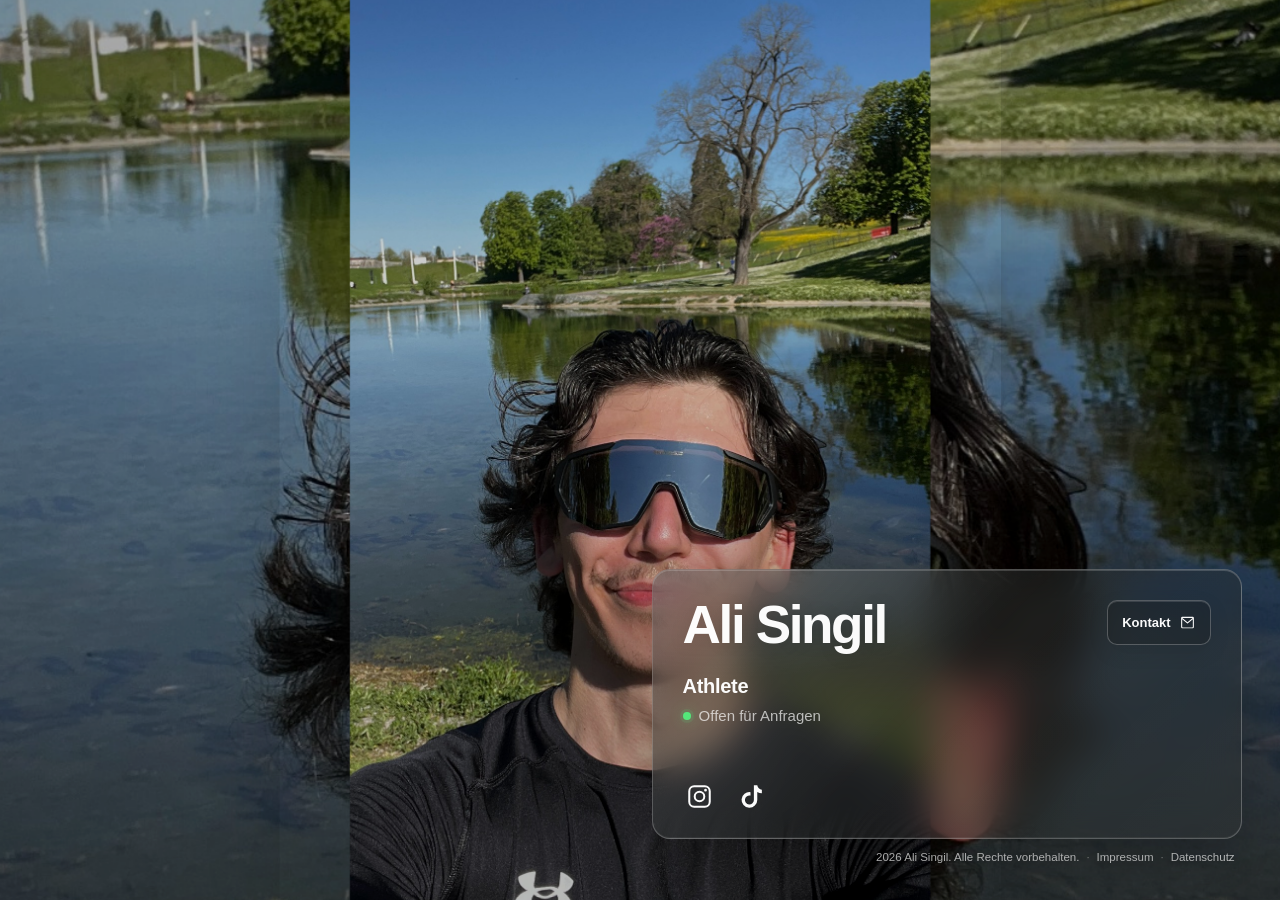
==== index.html @ 49ba36af "Initial website upload" ====
<!doctype html>
<html lang="de">
<head>
  <meta charset="utf-8">
  <meta name="viewport" content="width=device-width, initial-scale=1, viewport-fit=cover">
  <meta name="theme-color" content="#0d0d0d">
  <meta name="description" content="Ali Singil — Athlete & Content Creator aus Stuttgart.">
  <title>Ali Singil</title>
  <link rel="stylesheet" href="styles.css">
</head>
<body>
  <main class="landing" aria-label="Ali Singil Landingpage">
    <div class="slideshow" aria-hidden="true">
      <div class="scene scene-a is-visible">
        <div class="side-fill"></div>
        <div class="center-frame"></div>
      </div>
      <div class="scene scene-b">
        <div class="side-fill"></div>
        <div class="center-frame"></div>
      </div>
      <div class="shade"></div>
    </div>

    <section class="profile-shell">
      <div class="glass-card">
        <div class="card-topline">
          <h1>Ali Singil</h1>
          <a class="contact-button" href="mailto:contact@alisingil.de" aria-label="E-Mail an Ali Singil">
            <span>Kontakt</span>
            <svg viewBox="0 0 24 24" aria-hidden="true"><path d="M3 5.75A1.75 1.75 0 0 1 4.75 4h14.5A1.75 1.75 0 0 1 21 5.75v12.5A1.75 1.75 0 0 1 19.25 20H4.75A1.75 1.75 0 0 1 3 18.25V5.75Zm1.7-.25 7.3 6.08 7.3-6.08H4.7Zm14.8 1.96-6.86 5.72a1 1 0 0 1-1.28 0L4.5 7.46v10.79c0 .41.34.75.75.75h13.5c.41 0 .75-.34.75-.75V7.46Z"/></svg>
          </a>
        </div>

        <div class="identity">
          <p class="role">Athlete</p>
          <p class="availability"><span class="status-dot" aria-hidden="true"></span>Offen für Anfragen</p>
        </div>

        <nav class="socials" aria-label="Social Media">
          <a href="https://www.instagram.com/yoiamali/" target="_blank" rel="noopener noreferrer" aria-label="Instagram">
            <svg viewBox="0 0 24 24" aria-hidden="true"><path d="M7.25 2h9.5A5.26 5.26 0 0 1 22 7.25v9.5A5.26 5.26 0 0 1 16.75 22h-9.5A5.26 5.26 0 0 1 2 16.75v-9.5A5.26 5.26 0 0 1 7.25 2Zm0 1.8A3.45 3.45 0 0 0 3.8 7.25v9.5a3.45 3.45 0 0 0 3.45 3.45h9.5a3.45 3.45 0 0 0 3.45-3.45v-9.5a3.45 3.45 0 0 0-3.45-3.45h-9.5Zm10.1 1.35a1.25 1.25 0 1 1 0 2.5 1.25 1.25 0 0 1 0-2.5ZM12 6.85A5.15 5.15 0 1 1 12 17.15 5.15 5.15 0 0 1 12 6.85Zm0 1.8A3.35 3.35 0 1 0 12 15.35 3.35 3.35 0 0 0 12 8.65Z"/></svg>
          </a>
          <a href="https://www.tiktok.com/@yoiamali" target="_blank" rel="noopener noreferrer" aria-label="TikTok">
            <svg viewBox="0 0 24 24" aria-hidden="true"><path d="M14.1 2h3.03a5.2 5.2 0 0 0 4.08 4.07V9.1a8.17 8.17 0 0 1-4.08-1.1v7.03a6.98 6.98 0 1 1-6.01-6.91v3.08a3.98 3.98 0 1 0 3 3.86V2Z"/></svg>
          </a>
        </nav>
      </div>

      <footer class="site-footer">
        <span>2026 Ali Singil. Alle Rechte vorbehalten.</span>
        <span class="footer-sep">·</span>
        <a href="impressum.html">Impressum</a>
        <span class="footer-sep">·</span>
        <a href="datenschutz.html">Datenschutz</a>
      </footer>
    </section>
  </main>

  <script src="script.js"></script>
</body>
</html>
---- styles.css ----
:root {
  --page-pad: clamp(18px, 3vw, 54px);
  --card-width: min(590px, calc(100vw - (var(--page-pad) * 2)));
  --glass-bg: rgba(24, 27, 28, 0.52);
  --glass-line: rgba(255, 255, 255, 0.23);
  --text: rgba(255, 255, 255, 0.98);
  --muted: rgba(255, 255, 255, 0.68);
}

* { box-sizing: border-box; }

html, body { margin: 0; width: 100%; min-height: 100%; background: #0b0b0b; }

body {
  color: var(--text);
  font-family: -apple-system, BlinkMacSystemFont, "SF Pro Display", "SF Pro Text", "Avenir Next", "Helvetica Neue", Arial, sans-serif;
  overflow: hidden;
}

a { color: inherit; }

.landing {
  position: relative;
  width: 100vw;
  height: 100svh;
  min-height: 620px;
  overflow: hidden;
  isolation: isolate;
  background: #111;
}

.slideshow, .scene, .side-fill, .center-frame, .shade {
  position: absolute;
  inset: 0;
}

.slideshow { z-index: 0; background: #111; }

.scene {
  opacity: 0;
  transition: opacity 1.6s cubic-bezier(.22,.61,.36,1);
  will-change: opacity;
}
.scene.is-visible { opacity: 1; }

.side-fill,
.center-frame {
  background-image: var(--image);
  background-repeat: no-repeat;
  background-position: var(--position, center center);
  will-change: transform, opacity;
}

.side-fill {
  inset: -3.5%;
  background-size: cover;
  filter: blur(.65px) saturate(.98) brightness(.90);
  transform: scale(1.02);
}

.center-frame {
  left: 50%;
  right: auto;
  width: min(56vw, 850px);
  height: 100%;
  transform: translateX(-50%) scale(1.008);
  background-size: auto 114%;
  box-shadow: 0 0 70px rgba(0,0,0,.17);
}

.scene.animate-in .side-fill { animation: sideBreath 10s ease-in-out both; }
.scene.animate-in .center-frame { animation: centerBreath 10s ease-in-out both; }
.scene.reverse.animate-in .side-fill { animation-name: sideBreathReverse; }
.scene.reverse.animate-in .center-frame { animation-name: centerBreathReverse; }

@keyframes centerBreath {
  0% { transform: translateX(-50%) scale(1.018); }
  100% { transform: translateX(-50%) scale(1.006); }
}
@keyframes centerBreathReverse {
  0% { transform: translateX(-50%) scale(1.004); }
  100% { transform: translateX(-50%) scale(1.018); }
}
@keyframes sideBreath {
  0% { transform: scale(1.03); }
  100% { transform: scale(1.015); }
}
@keyframes sideBreathReverse {
  0% { transform: scale(1.012); }
  100% { transform: scale(1.03); }
}

.shade {
  pointer-events: none;
  background:
    linear-gradient(180deg, rgba(0,0,0,.06), rgba(0,0,0,.025) 42%, rgba(0,0,0,.13)),
    linear-gradient(90deg, rgba(0,0,0,.11), transparent 26%, transparent 74%, rgba(0,0,0,.11));
  z-index: 2;
}

.profile-shell {
  position: absolute;
  right: var(--page-pad);
  bottom: clamp(18px, 2.7vw, 38px);
  z-index: 5;
  width: var(--card-width);
  animation: shellIn 900ms cubic-bezier(.16,1,.3,1) both;
}

@keyframes shellIn {
  from { opacity: 0; transform: translateY(16px) scale(.985); }
  to { opacity: 1; transform: translateY(0) scale(1); }
}

.glass-card {
  position: relative;
  width: 100%;
  min-height: 270px;
  padding: 29px 30px 25px;
  border: 1px solid var(--glass-line);
  border-radius: 18px;
  overflow: hidden;
  background:
    linear-gradient(135deg, rgba(255,255,255,.15), rgba(255,255,255,.035) 48%, rgba(255,255,255,.055)),
    var(--glass-bg);
  box-shadow:
    0 24px 60px rgba(0,0,0,.24),
    inset 0 1px 0 rgba(255,255,255,.17),
    inset 0 -1px 0 rgba(255,255,255,.06);
  -webkit-backdrop-filter: blur(18px) saturate(145%);
  backdrop-filter: blur(18px) saturate(145%);
  animation: glassFloat 7s ease-in-out 1s infinite alternate;
}

.glass-card::before {
  content: "";
  position: absolute;
  inset: 0;
  pointer-events: none;
  background: radial-gradient(85% 70% at 12% 0%, rgba(255,255,255,.18), transparent 58%);
  opacity: .65;
}

@keyframes glassFloat {
  from { transform: translateY(0); }
  to { transform: translateY(-3px); }
}

.card-topline {
  position: relative;
  z-index: 1;
  display: flex;
  align-items: flex-start;
  justify-content: space-between;
  gap: 20px;
}

h1 {
  margin: 0;
  font-family: ui-rounded, "SF Pro Rounded", "Avenir Next", -apple-system, BlinkMacSystemFont, sans-serif;
  font-size: clamp(37px, 4.15vw, 59px);
  line-height: .96;
  letter-spacing: -0.045em;
  font-weight: 650;
  text-shadow: 0 1px 18px rgba(0,0,0,.14);
}

.contact-button {
  flex: 0 0 auto;
  display: inline-flex;
  align-items: center;
  gap: 8px;
  min-height: 45px;
  padding: 0 14px;
  margin-top: 1px;
  border: 1px solid rgba(255,255,255,.24);
  border-radius: 10px;
  background: rgba(18,20,20,.28);
  box-shadow: inset 0 1px 0 rgba(255,255,255,.13), 0 7px 20px rgba(0,0,0,.10);
  text-decoration: none;
  font-size: 13px;
  font-weight: 560;
  transition: transform .2s ease, background .2s ease, border-color .2s ease;
}
.contact-button svg { width: 17px; height: 17px; fill: currentColor; }
.contact-button:hover { transform: translateY(-1px); background: rgba(255,255,255,.16); border-color: rgba(255,255,255,.40); background: rgba(255,255,255,.13); }

.identity {
  position: relative;
  z-index: 1;
  margin-top: 24px;
}

.role {
  margin: 0;
  font-size: 20px;
  line-height: 1.2;
  font-weight: 580;
  letter-spacing: -.015em;
}

.availability {
  display: flex;
  align-items: center;
  gap: 8px;
  margin: 8px 0 0;
  color: var(--muted);
  font-size: 15px;
  line-height: 1.3;
}

.status-dot {
  width: 8px;
  height: 8px;
  border-radius: 50%;
  background: #54e77a;
  box-shadow: 0 0 0 3px rgba(84,231,122,.12), 0 0 14px rgba(84,231,122,.42);
}

.socials {
  position: absolute;
  z-index: 1;
  left: 30px;
  bottom: 24px;
  display: flex;
  align-items: center;
  gap: 18px;
}

.socials a {
  width: 34px;
  height: 34px;
  display: grid;
  place-items: center;
  border-radius: 9px;
  text-decoration: none;
  transition: transform .2s ease, background .2s ease;
}
.socials a:hover { transform: translateY(-2px); background: rgba(255,255,255,.08); }
.socials svg { width: 27px; height: 27px; fill: currentColor; }

.site-footer {
  display: flex;
  justify-content: flex-end;
  align-items: center;
  flex-wrap: wrap;
  gap: 7px;
  padding: 10px 7px 0;
  color: rgba(255,255,255,.76);
  font-size: 11.5px;
  line-height: 1.45;
  text-shadow: 0 1px 10px rgba(0,0,0,.36);
}
.site-footer a { text-decoration: none; }
.site-footer a:hover { text-decoration: underline; }
.footer-sep { color: rgba(255,255,255,.43); }

@media (max-width: 900px) {
  :root { --page-pad: 16px; }
  .center-frame { width: min(69vw, 720px); }
  .profile-shell { bottom: 18px; }
  .glass-card { min-height: 250px; }
}

@media (max-width: 680px) {
  body { overflow: hidden; }
  .landing { min-height: 560px; }

  .side-fill { display: none; }
  .center-frame {
    left: 0;
    width: 100%;
    transform: scale(1.015);
    background-size: cover;
    background-position: var(--mobile-position, var(--position, center center));
    box-shadow: none;
  }
  .scene.animate-in .center-frame { animation: mobileBreath 10s ease-in-out both; }
  .scene.reverse.animate-in .center-frame { animation-name: mobileBreathReverse; }
  @keyframes mobileBreath { from { transform: scale(1.045); } to { transform: scale(1.01); } }
  @keyframes mobileBreathReverse { from { transform: scale(1.008); } to { transform: scale(1.038); } }

  .shade {
    background: linear-gradient(180deg, rgba(0,0,0,.02), rgba(0,0,0,.01) 46%, rgba(0,0,0,.35));
  }

  .profile-shell {
    right: 12px;
    left: 12px;
    bottom: max(12px, env(safe-area-inset-bottom));
    width: auto;
  }

  .glass-card {
    min-height: 216px;
    padding: 22px 21px 20px;
    border-radius: 16px;
    -webkit-backdrop-filter: blur(16px) saturate(140%);
    backdrop-filter: blur(16px) saturate(140%);
  }

  h1 { font-size: clamp(34px, 11vw, 47px); }
  .contact-button { min-height: 40px; padding: 0 12px; font-size: 12px; }
  .contact-button svg { width: 15px; height: 15px; }
  .identity { margin-top: 18px; }
  .role { font-size: 18px; }
  .availability { margin-top: 7px; font-size: 14px; }
  .socials { left: 21px; bottom: 18px; gap: 16px; }
  .socials a { width: 31px; height: 31px; }
  .socials svg { width: 25px; height: 25px; }
  .site-footer { justify-content: center; padding-top: 9px; font-size: 10.5px; gap: 5px; }
}

@media (max-width: 430px) {
  .glass-card { min-height: 208px; padding: 20px 18px 18px; }
  .card-topline { gap: 12px; }
  .contact-button { padding: 0 11px; justify-content: center; }
  .socials { left: 18px; bottom: 16px; }
  .site-footer { max-width: 96%; margin-inline: auto; }
}

@media (prefers-reduced-motion: reduce) {
  *, *::before, *::after {
    animation-duration: .01ms !important;
    animation-iteration-count: 1 !important;
    transition-duration: .01ms !important;
    scroll-behavior: auto !important;
  }
}
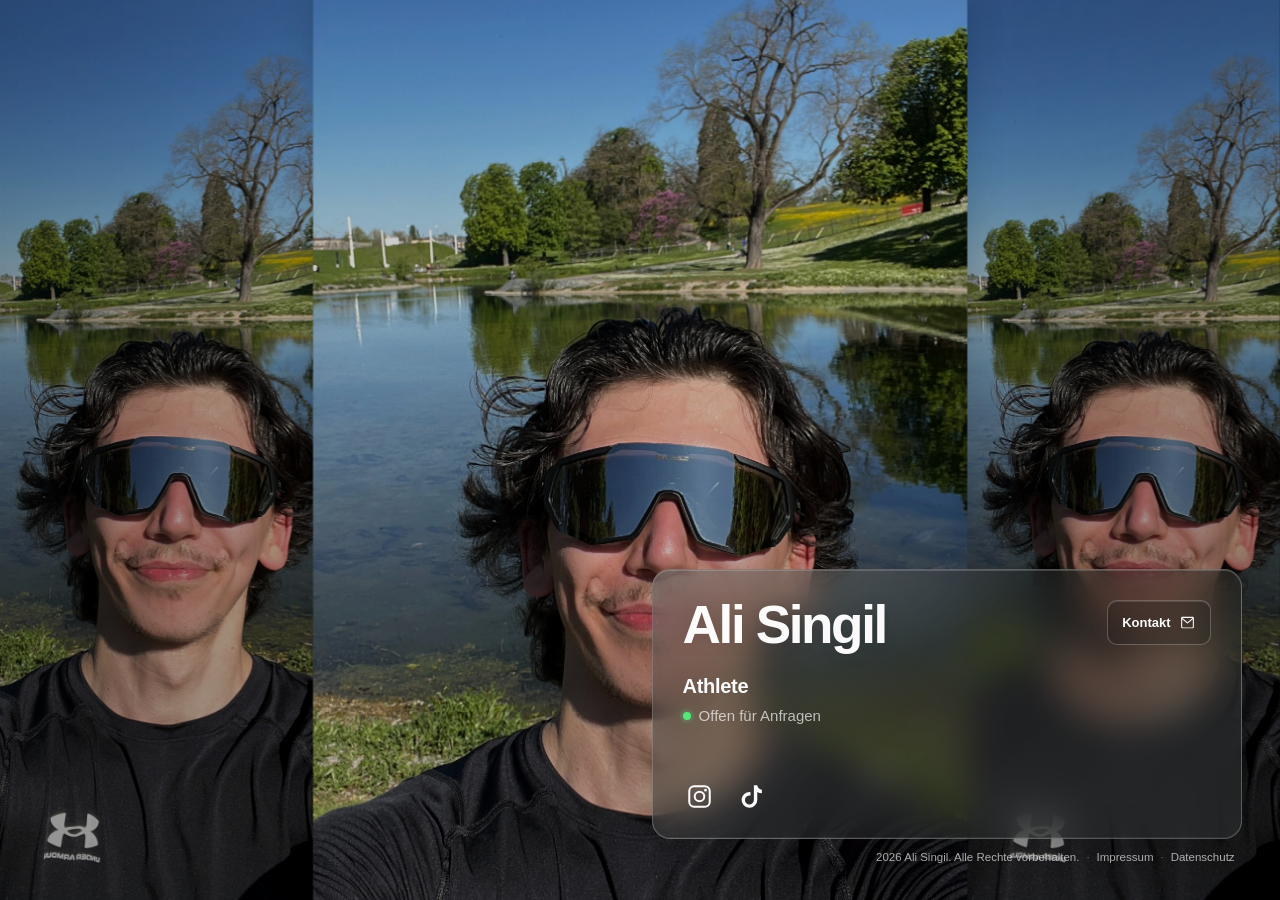
==== commit 40570625: "Update index layout" ====
--- a/index.html
+++ b/index.html
@@ -12,12 +12,14 @@
   <main class="landing" aria-label="Ali Singil Landingpage">
     <div class="slideshow" aria-hidden="true">
       <div class="scene scene-a is-visible">
-        <div class="side-fill"></div>
+        <div class="side-panel side-panel-left"></div>
         <div class="center-frame"></div>
+        <div class="side-panel side-panel-right"></div>
       </div>
       <div class="scene scene-b">
-        <div class="side-fill"></div>
+        <div class="side-panel side-panel-left"></div>
         <div class="center-frame"></div>
+        <div class="side-panel side-panel-right"></div>
       </div>
       <div class="shade"></div>
     </div>
--- a/styles.css
+++ b/styles.css
@@ -5,6 +5,7 @@
   --glass-line: rgba(255, 255, 255, 0.23);
   --text: rgba(255, 255, 255, 0.98);
   --muted: rgba(255, 255, 255, 0.68);
+  --center-width: min(51vw, 760px);
 }
 
 * { box-sizing: border-box; }
@@ -29,9 +30,15 @@
   background: #111;
 }
 
-.slideshow, .scene, .side-fill, .center-frame, .shade {
+.slideshow, .scene, .shade {
   position: absolute;
   inset: 0;
+}
+
+.side-panel, .center-frame {
+  position: absolute;
+  top: 0;
+  bottom: 0;
 }
 
 .slideshow { z-index: 0; background: #111; }
@@ -43,7 +50,7 @@
 }
 .scene.is-visible { opacity: 1; }
 
-.side-fill,
+.side-panel,
 .center-frame {
   background-image: var(--image);
   background-repeat: no-repeat;
@@ -51,43 +58,55 @@
   will-change: transform, opacity;
 }
 
-.side-fill {
-  inset: -3.5%;
-  background-size: cover;
-  filter: blur(.65px) saturate(.98) brightness(.90);
-  transform: scale(1.02);
+.side-panel {
+  width: calc((100% - var(--center-width)) / 2);
+  overflow: hidden;
+  background-size: auto 100%;
+  filter: saturate(.98) brightness(.88);
+}
+
+.side-panel-left {
+  left: 0;
+  background-position: var(--position, center center);
+}
+
+.side-panel-right {
+  right: 0;
+  background-position: var(--position, center center);
 }
 
 .center-frame {
   left: 50%;
-  right: auto;
-  width: min(56vw, 850px);
+  width: var(--center-width);
   height: 100%;
-  transform: translateX(-50%) scale(1.008);
-  background-size: auto 114%;
-  box-shadow: 0 0 70px rgba(0,0,0,.17);
-}
-
-.scene.animate-in .side-fill { animation: sideBreath 10s ease-in-out both; }
+  transform: translateX(-50%) scale(1.002);
+  background-size: cover;
+  box-shadow:
+    -10px 0 28px rgba(0,0,0,.10),
+    10px 0 28px rgba(0,0,0,.10);
+  z-index: 1;
+}
+
+.scene.animate-in .side-panel { animation: sideBreath 10s ease-in-out both; }
 .scene.animate-in .center-frame { animation: centerBreath 10s ease-in-out both; }
-.scene.reverse.animate-in .side-fill { animation-name: sideBreathReverse; }
+.scene.reverse.animate-in .side-panel { animation-name: sideBreathReverse; }
 .scene.reverse.animate-in .center-frame { animation-name: centerBreathReverse; }
 
 @keyframes centerBreath {
-  0% { transform: translateX(-50%) scale(1.018); }
-  100% { transform: translateX(-50%) scale(1.006); }
+  0% { transform: translateX(-50%) scale(1.012); }
+  100% { transform: translateX(-50%) scale(1.002); }
 }
 @keyframes centerBreathReverse {
-  0% { transform: translateX(-50%) scale(1.004); }
-  100% { transform: translateX(-50%) scale(1.018); }
+  0% { transform: translateX(-50%) scale(1.001); }
+  100% { transform: translateX(-50%) scale(1.012); }
 }
 @keyframes sideBreath {
-  0% { transform: scale(1.03); }
-  100% { transform: scale(1.015); }
+  0% { transform: scale(1.006); }
+  100% { transform: scale(1); }
 }
 @keyframes sideBreathReverse {
-  0% { transform: scale(1.012); }
-  100% { transform: scale(1.03); }
+  0% { transform: scale(1); }
+  100% { transform: scale(1.006); }
 }
 
 .shade {
@@ -257,7 +276,7 @@
 
 @media (max-width: 900px) {
   :root { --page-pad: 16px; }
-  .center-frame { width: min(69vw, 720px); }
+  :root { --center-width: min(63vw, 720px); }
   .profile-shell { bottom: 18px; }
   .glass-card { min-height: 250px; }
 }
@@ -327,3 +346,29 @@
     scroll-behavior: auto !important;
   }
 }
+
+
+/* V5: on phones show only the active main image. */
+@media (max-width: 640px) {
+  :root { --center-width: 100vw; }
+  .side-panel { display: none; }
+  .center-frame {
+    left: 0;
+    width: 100%;
+    transform: none;
+    background-position: var(--mobile-position, center center);
+    background-size: cover;
+    box-shadow: none;
+  }
+  .scene.animate-in .center-frame { animation: mobileBreath 10s ease-in-out both; }
+  .scene.reverse.animate-in .center-frame { animation-name: mobileBreathReverse; }
+}
+
+@keyframes mobileBreath {
+  from { transform: scale(1.012); }
+  to { transform: scale(1.002); }
+}
+@keyframes mobileBreathReverse {
+  from { transform: scale(1.002); }
+  to { transform: scale(1.012); }
+}
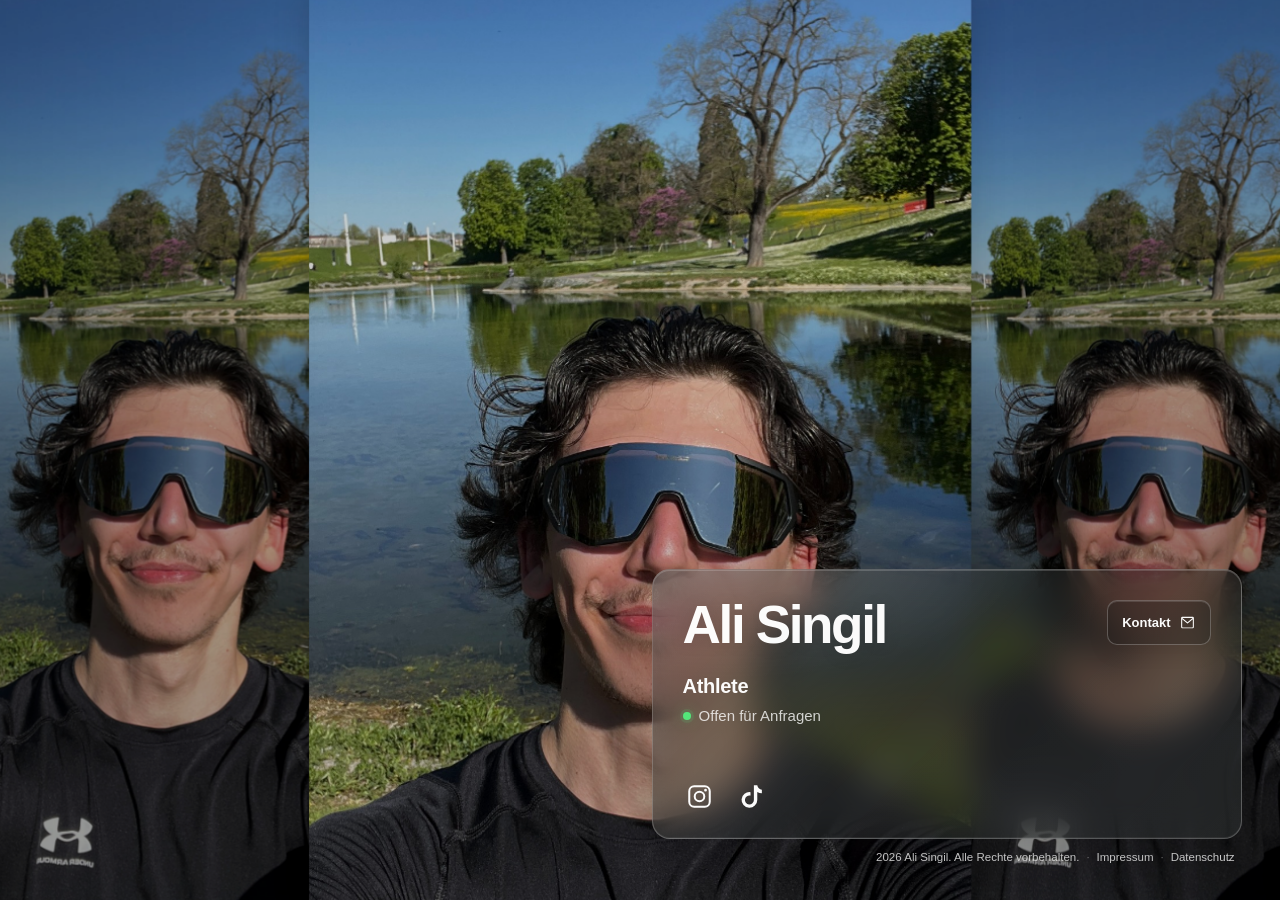
==== commit 9a7897f2: "Apply V6 updates" ====
--- a/index.html
+++ b/index.html
@@ -9,7 +9,9 @@
   <link rel="stylesheet" href="styles.css">
 </head>
 <body>
-  <main class="landing" aria-label="Ali Singil Landingpage">
+  <a class="skip-link" href="#main-content">Zum Inhalt springen</a>
+
+  <main id="main-content" class="landing" aria-label="Ali Singil Landingpage">
     <div class="slideshow" aria-hidden="true">
       <div class="scene scene-a is-visible">
         <div class="side-panel side-panel-left"></div>
@@ -24,11 +26,16 @@
       <div class="shade"></div>
     </div>
 
-    <section class="profile-shell">
+    <section class="profile-shell" aria-labelledby="site-title">
       <div class="glass-card">
         <div class="card-topline">
-          <h1>Ali Singil</h1>
-          <a class="contact-button" href="mailto:contact@alisingil.de" aria-label="E-Mail an Ali Singil">
+          <h1 id="site-title">Ali Singil</h1>
+          <a
+            class="contact-button"
+            href="mailto:contact@alisingil.de"
+            aria-label="E-Mail an Ali Singil an contact@alisingil.de"
+            title="E-Mail an contact@alisingil.de"
+          >
             <span>Kontakt</span>
             <svg viewBox="0 0 24 24" aria-hidden="true"><path d="M3 5.75A1.75 1.75 0 0 1 4.75 4h14.5A1.75 1.75 0 0 1 21 5.75v12.5A1.75 1.75 0 0 1 19.25 20H4.75A1.75 1.75 0 0 1 3 18.25V5.75Zm1.7-.25 7.3 6.08 7.3-6.08H4.7Zm14.8 1.96-6.86 5.72a1 1 0 0 1-1.28 0L4.5 7.46v10.79c0 .41.34.75.75.75h13.5c.41 0 .75-.34.75-.75V7.46Z"/></svg>
           </a>
@@ -40,10 +47,10 @@
         </div>
 
         <nav class="socials" aria-label="Social Media">
-          <a href="https://www.instagram.com/yoiamali/" target="_blank" rel="noopener noreferrer" aria-label="Instagram">
+          <a href="https://www.instagram.com/yoiamali/" target="_blank" rel="noopener noreferrer" aria-label="Instagram-Profil von Ali Singil öffnen" title="Instagram">
             <svg viewBox="0 0 24 24" aria-hidden="true"><path d="M7.25 2h9.5A5.26 5.26 0 0 1 22 7.25v9.5A5.26 5.26 0 0 1 16.75 22h-9.5A5.26 5.26 0 0 1 2 16.75v-9.5A5.26 5.26 0 0 1 7.25 2Zm0 1.8A3.45 3.45 0 0 0 3.8 7.25v9.5a3.45 3.45 0 0 0 3.45 3.45h9.5a3.45 3.45 0 0 0 3.45-3.45v-9.5a3.45 3.45 0 0 0-3.45-3.45h-9.5Zm10.1 1.35a1.25 1.25 0 1 1 0 2.5 1.25 1.25 0 0 1 0-2.5ZM12 6.85A5.15 5.15 0 1 1 12 17.15 5.15 5.15 0 0 1 12 6.85Zm0 1.8A3.35 3.35 0 1 0 12 15.35 3.35 3.35 0 0 0 12 8.65Z"/></svg>
           </a>
-          <a href="https://www.tiktok.com/@yoiamali" target="_blank" rel="noopener noreferrer" aria-label="TikTok">
+          <a href="https://www.tiktok.com/@yoiamali" target="_blank" rel="noopener noreferrer" aria-label="TikTok-Profil von Ali Singil öffnen" title="TikTok">
             <svg viewBox="0 0 24 24" aria-hidden="true"><path d="M14.1 2h3.03a5.2 5.2 0 0 0 4.08 4.07V9.1a8.17 8.17 0 0 1-4.08-1.1v7.03a6.98 6.98 0 1 1-6.01-6.91v3.08a3.98 3.98 0 1 0 3 3.86V2Z"/></svg>
           </a>
         </nav>
@@ -51,9 +58,9 @@
 
       <footer class="site-footer">
         <span>2026 Ali Singil. Alle Rechte vorbehalten.</span>
-        <span class="footer-sep">·</span>
+        <span class="footer-sep" aria-hidden="true">·</span>
         <a href="impressum.html">Impressum</a>
-        <span class="footer-sep">·</span>
+        <span class="footer-sep" aria-hidden="true">·</span>
         <a href="datenschutz.html">Datenschutz</a>
       </footer>
     </section>
--- a/styles.css
+++ b/styles.css
@@ -4,7 +4,7 @@
   --glass-bg: rgba(24, 27, 28, 0.52);
   --glass-line: rgba(255, 255, 255, 0.23);
   --text: rgba(255, 255, 255, 0.98);
-  --muted: rgba(255, 255, 255, 0.68);
+  --muted: rgba(255, 255, 255, 0.78);
   --center-width: min(51vw, 760px);
 }
 
@@ -19,6 +19,26 @@
 }
 
 a { color: inherit; }
+
+.skip-link {
+  position: fixed;
+  left: 16px;
+  top: 16px;
+  z-index: 100;
+  padding: 10px 14px;
+  border-radius: 10px;
+  background: #fff;
+  color: #111;
+  text-decoration: none;
+  transform: translateY(-180%);
+  transition: transform .18s ease;
+}
+.skip-link:focus { transform: translateY(0); }
+
+a:focus-visible {
+  outline: 3px solid rgba(255,255,255,.96);
+  outline-offset: 4px;
+}
 
 .landing {
   position: relative;
@@ -87,26 +107,18 @@
   z-index: 1;
 }
 
-.scene.animate-in .side-panel { animation: sideBreath 10s ease-in-out both; }
-.scene.animate-in .center-frame { animation: centerBreath 10s ease-in-out both; }
-.scene.reverse.animate-in .side-panel { animation-name: sideBreathReverse; }
-.scene.reverse.animate-in .center-frame { animation-name: centerBreathReverse; }
-
-@keyframes centerBreath {
-  0% { transform: translateX(-50%) scale(1.012); }
-  100% { transform: translateX(-50%) scale(1.002); }
-}
-@keyframes centerBreathReverse {
-  0% { transform: translateX(-50%) scale(1.001); }
-  100% { transform: translateX(-50%) scale(1.012); }
-}
-@keyframes sideBreath {
-  0% { transform: scale(1.006); }
-  100% { transform: scale(1); }
-}
-@keyframes sideBreathReverse {
-  0% { transform: scale(1); }
-  100% { transform: scale(1.006); }
+/* Alle drei Bildflächen bewegen sich als eine Szene. So bleiben Mitte, links und rechts exakt synchron. */
+.scene {
+  transform-origin: 50% 50%;
+}
+.scene.animate-in {
+  animation: sceneBreath 10s cubic-bezier(.22,.61,.36,1) both;
+}
+
+@keyframes sceneBreath {
+  0% { transform: scale(1.001); }
+  50% { transform: scale(1.007); }
+  100% { transform: scale(1.012); }
 }
 
 .shade {
@@ -265,7 +277,7 @@
   flex-wrap: wrap;
   gap: 7px;
   padding: 10px 7px 0;
-  color: rgba(255,255,255,.76);
+  color: rgba(255,255,255,.88);
   font-size: 11.5px;
   line-height: 1.45;
   text-shadow: 0 1px 10px rgba(0,0,0,.36);
@@ -285,19 +297,15 @@
   body { overflow: hidden; }
   .landing { min-height: 560px; }
 
-  .side-fill { display: none; }
+  .side-panel { display: none; }
   .center-frame {
     left: 0;
     width: 100%;
-    transform: scale(1.015);
+    transform: none;
     background-size: cover;
     background-position: var(--mobile-position, var(--position, center center));
     box-shadow: none;
   }
-  .scene.animate-in .center-frame { animation: mobileBreath 10s ease-in-out both; }
-  .scene.reverse.animate-in .center-frame { animation-name: mobileBreathReverse; }
-  @keyframes mobileBreath { from { transform: scale(1.045); } to { transform: scale(1.01); } }
-  @keyframes mobileBreathReverse { from { transform: scale(1.008); } to { transform: scale(1.038); } }
 
   .shade {
     background: linear-gradient(180deg, rgba(0,0,0,.02), rgba(0,0,0,.01) 46%, rgba(0,0,0,.35));
@@ -345,6 +353,7 @@
     transition-duration: .01ms !important;
     scroll-behavior: auto !important;
   }
+  .scene { transform: none !important; }
 }
 
 
@@ -360,15 +369,5 @@
     background-size: cover;
     box-shadow: none;
   }
-  .scene.animate-in .center-frame { animation: mobileBreath 10s ease-in-out both; }
-  .scene.reverse.animate-in .center-frame { animation-name: mobileBreathReverse; }
-}
-
-@keyframes mobileBreath {
-  from { transform: scale(1.012); }
-  to { transform: scale(1.002); }
-}
-@keyframes mobileBreathReverse {
-  from { transform: scale(1.002); }
-  to { transform: scale(1.012); }
-}
+}
+
